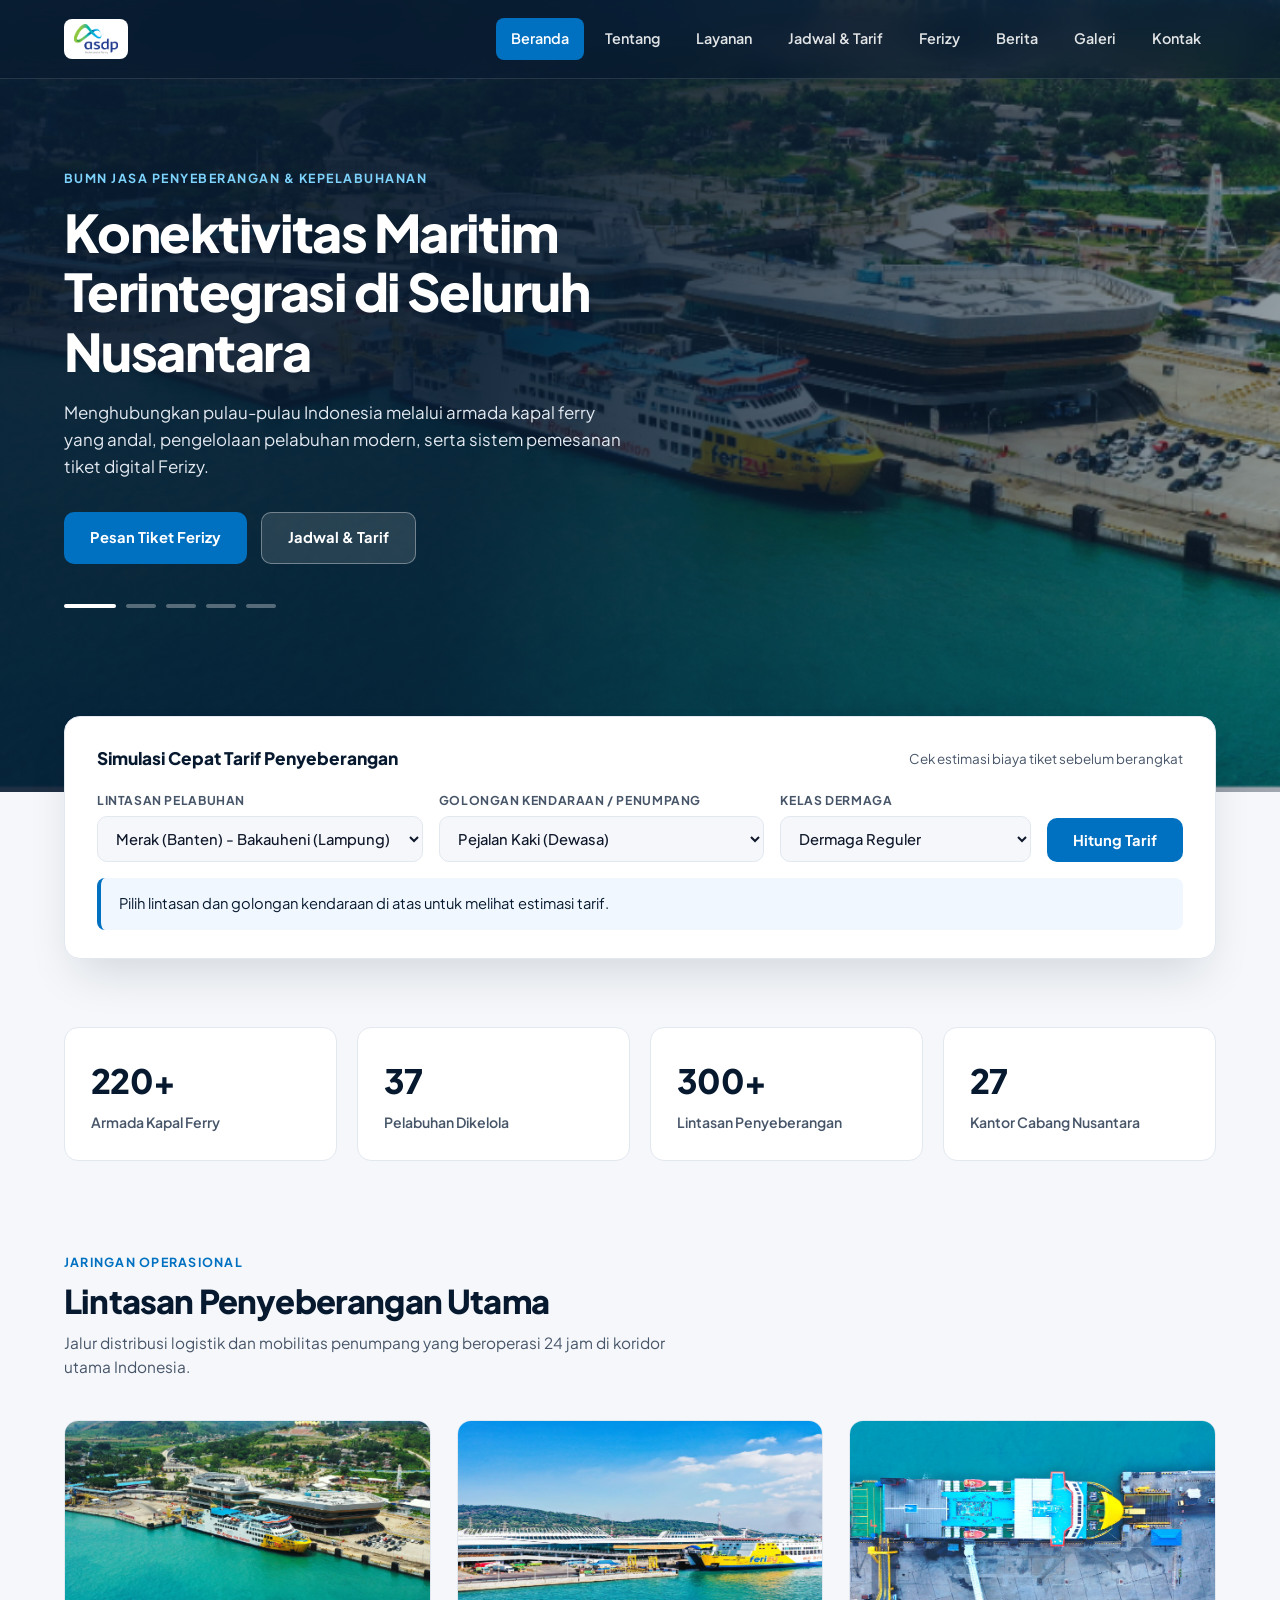
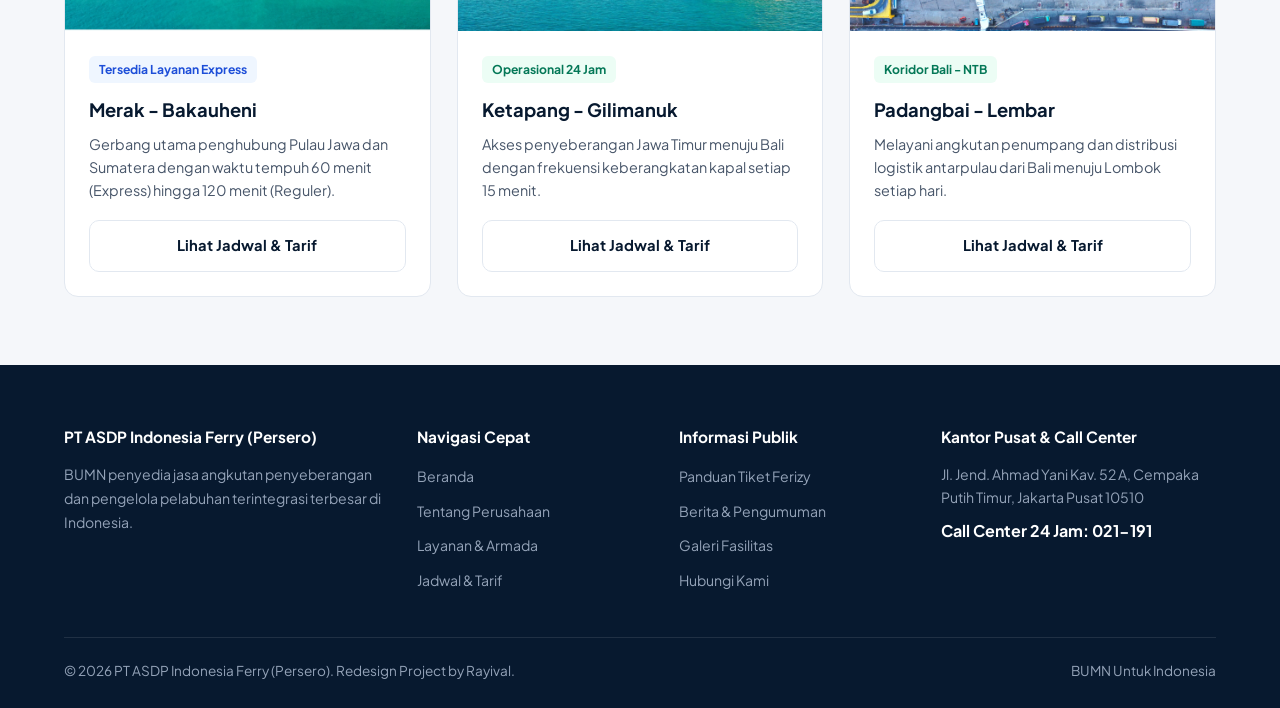
==== index.html @ b2cc39bd "commit pertama" ====
<!DOCTYPE html>
<html lang="id">
<head>
  <meta charset="UTF-8" />
  <meta name="viewport" content="width=device-width, initial-scale=1.0" />
  <title>PT ASDP Indonesia Ferry (Persero) - Redesign by Rayival</title>
  <link rel="stylesheet" href="css/style.css" />
</head>
<body>

  <header id="rayival_header">
    <div class="rayival_container rayival_nav_wrapper">
      <a href="index.html" class="rayival_logo">
        <img src="assets/logo.png" alt="Logo PT ASDP Indonesia Ferry" class="rayival_logo_img" />
      </a>
      <nav id="rayival_nav_menu">
        <ul class="rayival_nav_list">
          <li><a href="index.html" class="rayival_nav_link rayival_active">Beranda</a></li>
          <li><a href="tentang.html" class="rayival_nav_link">Tentang</a></li>
          <li><a href="layanan.html" class="rayival_nav_link">Layanan</a></li>
          <li><a href="jadwal-tarif.html" class="rayival_nav_link">Jadwal & Tarif</a></li>
          <li><a href="pemesanan.html" class="rayival_nav_link">Ferizy</a></li>
          <li><a href="berita.html" class="rayival_nav_link">Berita</a></li>
          <li><a href="galeri.html" class="rayival_nav_link">Galeri</a></li>
          <li><a href="kontak.html" class="rayival_nav_link">Kontak</a></li>
        </ul>
      </nav>
      <button id="rayival_mobile_toggle" aria-label="Buka Navigasi">&#9776;</button>
    </div>
  </header>

  <!-- HERO FULLSCREEN SLIDESHOW -->
  <section id="rayival_hero">
    <div class="rayival_hero_slides">
      <div class="rayival_hero_slide rayival_slide_active" style="background-image: url('assets/home1.png');"></div>
      <div class="rayival_hero_slide" style="background-image: url('assets/home2.jpeg');"></div>
      <div class="rayival_hero_slide" style="background-image: url('assets/home3.png');"></div>
      <div class="rayival_hero_slide" style="background-image: url('assets/home4.jpeg');"></div>
      <div class="rayival_hero_slide" style="background-image: url('assets/home5.jpg');"></div>
    </div>
    <div class="rayival_hero_overlay"></div>

    <div class="rayival_container">
      <div class="rayival_hero_inner">
        <span class="rayival_hero_kicker">BUMN Jasa Penyeberangan & Kepelabuhanan</span>
        <h1 class="rayival_hero_title">Konektivitas Maritim Terintegrasi di Seluruh Nusantara</h1>
        <p class="rayival_hero_desc">
          Menghubungkan pulau-pulau Indonesia melalui armada kapal ferry yang andal, pengelolaan pelabuhan modern, serta sistem pemesanan tiket digital Ferizy.
        </p>
        <div class="rayival_btn_group">
          <a href="pemesanan.html" class="rayival_btn rayival_btn_primary">Pesan Tiket Ferizy</a>
          <a href="jadwal-tarif.html" class="rayival_btn rayival_btn_glass">Jadwal & Tarif</a>
        </div>

        <div class="rayival_slide_dots" aria-label="Navigasi Slide">
          <button class="rayival_slide_dot rayival_dot_active" data-slide="0" aria-label="Slide 1"></button>
          <button class="rayival_slide_dot" data-slide="1" aria-label="Slide 2"></button>
          <button class="rayival_slide_dot" data-slide="2" aria-label="Slide 3"></button>
          <button class="rayival_slide_dot" data-slide="3" aria-label="Slide 4"></button>
          <button class="rayival_slide_dot" data-slide="4" aria-label="Slide 5"></button>
        </div>
      </div>
    </div>
  </section>

  <!-- FLOATING SIMULASI TARIF HORIZONTAL -->
  <div class="rayival_container rayival_floating_wrap">
    <div class="rayival_floating_card">
      <div class="rayival_bar_top">
        <h2 class="rayival_bar_title">Simulasi Cepat Tarif Penyeberangan</h2>
        <span class="rayival_subtitle" style="font-size:0.84rem;">Cek estimasi biaya tiket sebelum berangkat</span>
      </div>

      <div class="rayival_bar_grid">
        <div>
          <label class="rayival_label" for="rayival_pilih_rute">Lintasan Pelabuhan</label>
          <select id="rayival_pilih_rute" class="rayival_select">
            <option value="merak-bakauheni">Merak (Banten) - Bakauheni (Lampung)</option>
            <option value="ketapang-gilimanuk">Ketapang (Jawa) - Gilimanuk (Bali)</option>
            <option value="padangbai-lembar">Padangbai (Bali) - Lembar (Lombok)</option>
            <option value="kayangan-pototano">Kayangan (Lombok) - Pototano (Sumbawa)</option>
          </select>
        </div>

        <div>
          <label class="rayival_label" for="rayival_pilih_golongan">Golongan Kendaraan / Penumpang</label>
          <select id="rayival_pilih_golongan" class="rayival_select">
            <option value="kaki">Pejalan Kaki (Dewasa)</option>
            <option value="motor">Golongan II - Sepeda Motor (&lt;500cc)</option>
            <option value="mobil">Golongan IVA - Mobil Penumpang</option>
            <option value="truk">Golongan VIB - Truk Barang Sedang</option>
          </select>
        </div>

        <div>
          <label class="rayival_label" for="rayival_pilih_layanan">Kelas Dermaga</label>
          <select id="rayival_pilih_layanan" class="rayival_select">
            <option value="reguler">Dermaga Reguler</option>
            <option value="express">Dermaga Express</option>
          </select>
        </div>

        <button id="rayival_btn_hitung_tarif" class="rayival_btn rayival_btn_primary">Hitung Tarif</button>
      </div>

      <div id="rayival_hasil_tarif" class="rayival_result_box">
        Pilih lintasan dan golongan kendaraan di atas untuk melihat estimasi tarif.
      </div>
    </div>
  </div>

  <!-- STATISTIK -->
  <section class="rayival_section" style="padding-top: 12px; padding-bottom: 24px;">
    <div class="rayival_container">
      <div class="rayival_grid_4">
        <div class="rayival_stat_card">
          <div class="rayival_stat_num">220+</div>
          <div class="rayival_stat_label">Armada Kapal Ferry</div>
        </div>
        <div class="rayival_stat_card">
          <div class="rayival_stat_num">37</div>
          <div class="rayival_stat_label">Pelabuhan Dikelola</div>
        </div>
        <div class="rayival_stat_card">
          <div class="rayival_stat_num">300+</div>
          <div class="rayival_stat_label">Lintasan Penyeberangan</div>
        </div>
        <div class="rayival_stat_card">
          <div class="rayival_stat_num">27</div>
          <div class="rayival_stat_label">Kantor Cabang Nusantara</div>
        </div>
      </div>
    </div>
  </section>

  <!-- LINTASAN POPULER -->
  <section class="rayival_section">
    <div class="rayival_container">
      <div class="rayival_section_header">
        <span class="rayival_eyebrow">Jaringan Operasional</span>
        <h2 class="rayival_title">Lintasan Penyeberangan Utama</h2>
        <p class="rayival_subtitle">Jalur distribusi logistik dan mobilitas penumpang yang beroperasi 24 jam di koridor utama Indonesia.</p>
      </div>

      <div class="rayival_grid_3">
        <div class="rayival_card">
          <img src="assets/home1.png" alt="Merak Bakauheni" class="rayival_card_img" />
          <div class="rayival_card_body">
            <span class="rayival_pill rayival_pill_blue">Tersedia Layanan Express</span>
            <h3 style="margin:12px 0 8px; color:var(--rayival-navy); font-size:1.15rem;">Merak - Bakauheni</h3>
            <p class="rayival_subtitle" style="font-size:0.9rem; margin-bottom:18px;">Gerbang utama penghubung Pulau Jawa dan Sumatera dengan waktu tempuh 60 menit (Express) hingga 120 menit (Reguler).</p>
            <a href="jadwal-tarif.html" class="rayival_btn rayival_btn_outline" style="width:100%;">Lihat Jadwal & Tarif</a>
          </div>
        </div>

        <div class="rayival_card">
          <img src="assets/home2.jpeg" alt="Ketapang Gilimanuk" class="rayival_card_img" />
          <div class="rayival_card_body">
            <span class="rayival_pill rayival_pill_green">Operasional 24 Jam</span>
            <h3 style="margin:12px 0 8px; color:var(--rayival-navy); font-size:1.15rem;">Ketapang - Gilimanuk</h3>
            <p class="rayival_subtitle" style="font-size:0.9rem; margin-bottom:18px;">Akses penyeberangan Jawa Timur menuju Bali dengan frekuensi keberangkatan kapal setiap 15 menit.</p>
            <a href="jadwal-tarif.html" class="rayival_btn rayival_btn_outline" style="width:100%;">Lihat Jadwal & Tarif</a>
          </div>
        </div>

        <div class="rayival_card">
          <img src="assets/home3.png" alt="Padangbai Lembar" class="rayival_card_img" />
          <div class="rayival_card_body">
            <span class="rayival_pill rayival_pill_green">Koridor Bali - NTB</span>
            <h3 style="margin:12px 0 8px; color:var(--rayival-navy); font-size:1.15rem;">Padangbai - Lembar</h3>
            <p class="rayival_subtitle" style="font-size:0.9rem; margin-bottom:18px;">Melayani angkutan penumpang dan distribusi logistik antarpulau dari Bali menuju Lombok setiap hari.</p>
            <a href="jadwal-tarif.html" class="rayival_btn rayival_btn_outline" style="width:100%;">Lihat Jadwal & Tarif</a>
          </div>
        </div>
      </div>
    </div>
  </section>

  <!-- FOOTER -->
  <footer id="rayival_footer">
    <div class="rayival_container">
      <div class="rayival_footer_grid">
        <div>
          <h4 class="rayival_footer_title">PT ASDP Indonesia Ferry (Persero)</h4>
          <p style="font-size:0.88rem; line-height:1.7;">BUMN penyedia jasa angkutan penyeberangan dan pengelola pelabuhan terintegrasi terbesar di Indonesia.</p>
        </div>
        <div>
          <h4 class="rayival_footer_title">Navigasi Cepat</h4>
          <ul class="rayival_footer_links">
            <li><a href="index.html">Beranda</a></li>
            <li><a href="tentang.html">Tentang Perusahaan</a></li>
            <li><a href="layanan.html">Layanan & Armada</a></li>
            <li><a href="jadwal-tarif.html">Jadwal & Tarif</a></li>
          </ul>
        </div>
        <div>
          <h4 class="rayival_footer_title">Informasi Publik</h4>
          <ul class="rayival_footer_links">
            <li><a href="pemesanan.html">Panduan Tiket Ferizy</a></li>
            <li><a href="berita.html">Berita & Pengumuman</a></li>
            <li><a href="galeri.html">Galeri Fasilitas</a></li>
            <li><a href="kontak.html">Hubungi Kami</a></li>
          </ul>
        </div>
        <div>
          <h4 class="rayival_footer_title">Kantor Pusat & Call Center</h4>
          <p style="font-size:0.88rem;">Jl. Jend. Ahmad Yani Kav. 52 A, Cempaka Putih Timur, Jakarta Pusat 10510</p>
          <p style="margin-top:10px; color:#FFFFFF; font-weight:700;">Call Center 24 Jam: 021-191</p>
        </div>
      </div>
      <div class="rayival_footer_bottom">
        <span>&copy; 2026 PT ASDP Indonesia Ferry (Persero). Redesign Project by Rayival.</span>
        <span>BUMN Untuk Indonesia</span>
      </div>
    </div>
  </footer>

  <script src="js/script.js"></script>
</body>
</html>
---- css/style.css ----
@import url('https://fonts.googleapis.com/css2?family=Plus+Jakarta+Sans:wght@400;500;600;700;800&display=swap');

:root {
  --rayival-navy: #07192F;
  --rayival-navy-soft: #0F294A;
  --rayival-blue: #0070C0;
  --rayival-blue-hover: #005696;
  --rayival-bg: #F5F7FA;
  --rayival-surface: #FFFFFF;
  --rayival-ink: #0F172A;
  --rayival-muted: #475569;
  --rayival-border: #E2E8F0;
  --rayival-radius: 14px;
  --rayival-shadow: 0 18px 36px -12px rgba(7, 25, 47, 0.12);
}

* {
  margin: 0;
  padding: 0;
  box-sizing: border-box;
  font-family: 'Plus Jakarta Sans', sans-serif;
}

html {
  scroll-behavior: smooth;
}

body {
  background-color: var(--rayival-bg);
  color: var(--rayival-ink);
  line-height: 1.6;
  overflow-x: hidden;
  -webkit-font-smoothing: antialiased;
}

.rayival_container {
  width: 90%;
  max-width: 1240px;
  margin: 0 auto;
}

#rayival_header {
  position: fixed;
  top: 0;
  left: 0;
  right: 0;
  z-index: 1000;
  background: rgba(7, 25, 47, 0.65);
  backdrop-filter: blur(14px);
  -webkit-backdrop-filter: blur(14px);
  border-bottom: 1px solid rgba(255, 255, 255, 0.12);
  transition: background-color 0.3s ease, box-shadow 0.3s ease, border-color 0.3s ease;
}

#rayival_header.rayival_scrolled {
  background: rgba(255, 255, 255, 0.97);
  border-bottom: 1px solid var(--rayival-border);
  box-shadow: 0 4px 20px rgba(7, 25, 47, 0.06);
}

.rayival_nav_wrapper {
  display: flex;
  align-items: center;
  justify-content: space-between;
  height: 78px;
}

.rayival_logo {
  display: flex;
  align-items: center;
  text-decoration: none;
}

.rayival_logo_img {
  height: 40px;
  width: auto;
  object-fit: contain;
  background: var(--rayival-surface);
  padding: 5px 10px;
  border-radius: 8px;
}

.rayival_nav_list {
  display: flex;
  align-items: center;
  list-style: none;
  gap: 6px;
}

.rayival_nav_link {
  display: inline-block;
  text-decoration: none;
  color: rgba(255, 255, 255, 0.88);
  font-size: 0.9rem;
  font-weight: 600;
  padding: 9px 15px;
  border-radius: 8px;
  transition: all 0.25s ease;
}

.rayival_nav_link:hover {
  color: #FFFFFF;
  background: rgba(255, 255, 255, 0.16);
}

.rayival_nav_link.rayival_active {
  color: #FFFFFF;
  background: var(--rayival-blue);
}

#rayival_header.rayival_scrolled .rayival_nav_link {
  color: var(--rayival-muted);
}

#rayival_header.rayival_scrolled .rayival_nav_link:hover {
  color: var(--rayival-navy);
  background: var(--rayival-bg);
}

#rayival_header.rayival_scrolled .rayival_nav_link.rayival_active {
  color: #FFFFFF;
  background: var(--rayival-blue);
}

#rayival_mobile_toggle {
  display: none;
  background: rgba(255, 255, 255, 0.15);
  border: 1px solid rgba(255, 255, 255, 0.3);
  color: #FFFFFF;
  font-size: 1.3rem;
  padding: 6px 12px;
  border-radius: 8px;
  cursor: pointer;
}

#rayival_header.rayival_scrolled #rayival_mobile_toggle {
  color: var(--rayival-navy);
  border-color: var(--rayival-border);
  background: var(--rayival-bg);
}

#rayival_hero {
  position: relative;
  min-height: 88vh;
  display: flex;
  align-items: center;
  padding: 130px 0 150px;
  background-color: var(--rayival-navy);
  color: #FFFFFF;
  overflow: hidden;
}

.rayival_hero_slides {
  position: absolute;
  inset: 0;
  z-index: 0;
}

.rayival_hero_slide {
  position: absolute;
  inset: 0;
  background-size: cover;
  background-position: center;
  opacity: 0;
  transform: scale(1.04);
  transition: opacity 1s ease, transform 6s ease;
}

.rayival_hero_slide.rayival_slide_active {
  opacity: 1;
  transform: scale(1);
}

.rayival_hero_overlay {
  position: absolute;
  inset: 0;
  z-index: 1;
  background: linear-gradient(100deg, rgba(7, 25, 47, 0.9) 38%, rgba(7, 25, 47, 0.38) 100%);
}

.rayival_hero_inner {
  position: relative;
  z-index: 2;
  max-width: 700px;
}

.rayival_hero_kicker {
  display: inline-block;
  font-size: 0.78rem;
  font-weight: 700;
  letter-spacing: 0.12em;
  text-transform: uppercase;
  color: #7DD3FC;
  margin-bottom: 14px;
}

.rayival_hero_title {
  font-size: 3.25rem;
  font-weight: 800;
  line-height: 1.14;
  letter-spacing: -0.03em;
  margin-bottom: 18px;
}

.rayival_hero_desc {
  font-size: 1.06rem;
  color: #E2E8F0;
  margin-bottom: 32px;
  max-width: 560px;
}

.rayival_slide_dots {
  display: flex;
  gap: 10px;
  margin-top: 40px;
}

.rayival_slide_dot {
  width: 30px;
  height: 4px;
  border-radius: 4px;
  background: rgba(255, 255, 255, 0.32);
  border: none;
  cursor: pointer;
  transition: all 0.3s ease;
}

.rayival_slide_dot.rayival_dot_active {
  width: 52px;
  background: #FFFFFF;
}

.rayival_btn_group {
  display: flex;
  gap: 14px;
  flex-wrap: wrap;
}

.rayival_btn {
  display: inline-flex;
  align-items: center;
  justify-content: center;
  padding: 13px 26px;
  border-radius: 10px;
  font-weight: 700;
  font-size: 0.92rem;
  text-decoration: none;
  border: none;
  cursor: pointer;
  transition: all 0.25s ease;
}

.rayival_btn_primary {
  background: var(--rayival-blue);
  color: #FFFFFF;
}

.rayival_btn_primary:hover {
  background: var(--rayival-blue-hover);
  transform: translateY(-2px);
}

.rayival_btn_glass {
  background: rgba(255, 255, 255, 0.12);
  color: #FFFFFF;
  border: 1px solid rgba(255, 255, 255, 0.35);
}

.rayival_btn_glass:hover {
  background: rgba(255, 255, 255, 0.22);
}

.rayival_btn_outline {
  background: var(--rayival-surface);
  color: var(--rayival-navy);
  border: 1.5px solid var(--rayival-border);
}

.rayival_btn_outline:hover {
  border-color: var(--rayival-blue);
  color: var(--rayival-blue);
}

.rayival_floating_wrap {
  position: relative;
  z-index: 10;
  margin-top: -76px;
  margin-bottom: 56px;
}

.rayival_floating_card,
.rayival_widget_card {
  background: var(--rayival-surface);
  border-radius: 16px;
  padding: 28px 32px;
  box-shadow: 0 24px 48px -12px rgba(7, 25, 47, 0.14);
  border: 1px solid var(--rayival-border);
}

.rayival_widget_title {
  font-size: 1.25rem;
  font-weight: 800;
  color: var(--rayival-navy);
  margin-bottom: 6px;
}

.rayival_bar_top {
  display: flex;
  justify-content: space-between;
  align-items: center;
  margin-bottom: 18px;
  flex-wrap: wrap;
  gap: 8px;
}

.rayival_bar_title {
  font-size: 1.08rem;
  font-weight: 800;
  color: var(--rayival-navy);
}

.rayival_bar_grid {
  display: grid;
  grid-template-columns: 1.3fr 1.3fr 1fr auto;
  gap: 16px;
  align-items: end;
}

.rayival_form_group {
  margin-bottom: 16px;
}

.rayival_label {
  display: block;
  font-size: 0.76rem;
  font-weight: 700;
  text-transform: uppercase;
  letter-spacing: 0.05em;
  color: var(--rayival-muted);
  margin-bottom: 6px;
}

.rayival_select,
.rayival_input,
.rayival_textarea {
  width: 100%;
  padding: 12px 14px;
  border: 1.5px solid var(--rayival-border);
  border-radius: 10px;
  font-size: 0.92rem;
  font-weight: 500;
  color: var(--rayival-ink);
  background: var(--rayival-bg);
  transition: border-color 0.2s, background-color 0.2s;
}

.rayival_select:focus,
.rayival_input:focus,
.rayival_textarea:focus {
  outline: none;
  border-color: var(--rayival-blue);
  background: var(--rayival-surface);
}

.rayival_result_box {
  margin-top: 16px;
  padding: 14px 18px;
  background: #F0F7FF;
  border-left: 4px solid var(--rayival-blue);
  border-radius: 8px;
  font-size: 0.92rem;
  color: var(--rayival-navy);
}

.rayival_alert_success {
  display: none;
  background: #ECFDF5;
  border: 1px solid #A7F3D0;
  color: #065F46;
  padding: 14px 16px;
  border-radius: 10px;
  margin-top: 16px;
  font-size: 0.92rem;
  font-weight: 500;
}

.rayival_page_banner {
  background: var(--rayival-navy);
  color: #FFFFFF;
  padding: 128px 0 56px;
}

.rayival_page_banner h1 {
  font-size: 2.2rem;
  font-weight: 800;
  letter-spacing: -0.02em;
  margin-bottom: 6px;
}

.rayival_breadcrumb {
  font-size: 0.88rem;
  color: #94A3B8;
}

.rayival_breadcrumb a {
  color: #7DD3FC;
  text-decoration: none;
}

.rayival_section {
  padding: 68px 0;
}

.rayival_section_alt {
  padding: 68px 0;
  background: var(--rayival-surface);
  border-top: 1px solid var(--rayival-border);
  border-bottom: 1px solid var(--rayival-border);
}

.rayival_section_header {
  max-width: 640px;
  margin-bottom: 40px;
}

.rayival_eyebrow {
  display: block;
  font-size: 0.78rem;
  font-weight: 700;
  letter-spacing: 0.1em;
  text-transform: uppercase;
  color: var(--rayival-blue);
  margin-bottom: 8px;
}

.rayival_title {
  font-size: 2.05rem;
  font-weight: 800;
  color: var(--rayival-navy);
  letter-spacing: -0.025em;
  line-height: 1.22;
  margin-bottom: 10px;
}

.rayival_subtitle {
  color: var(--rayival-muted);
  font-size: 0.96rem;
}

.rayival_grid_4 {
  display: grid;
  grid-template-columns: repeat(4, 1fr);
  gap: 20px;
}

.rayival_grid_3 {
  display: grid;
  grid-template-columns: repeat(3, 1fr);
  gap: 26px;
}

.rayival_grid_2 {
  display: grid;
  grid-template-columns: repeat(2, 1fr);
  gap: 32px;
}

.rayival_stat_card {
  background: var(--rayival-surface);
  padding: 26px;
  border-radius: var(--rayival-radius);
  border: 1px solid var(--rayival-border);
}

.rayival_stat_num {
  font-size: 2.1rem;
  font-weight: 800;
  color: var(--rayival-navy);
  letter-spacing: -0.02em;
}

.rayival_stat_label {
  color: var(--rayival-muted);
  font-size: 0.88rem;
  font-weight: 600;
  margin-top: 4px;
}

.rayival_card {
  background: var(--rayival-surface);
  border-radius: var(--rayival-radius);
  overflow: hidden;
  border: 1px solid var(--rayival-border);
  transition: transform 0.25s ease, box-shadow 0.25s ease;
}

.rayival_card:hover {
  transform: translateY(-4px);
  box-shadow: var(--rayival-shadow);
}

.rayival_card_img {
  width: 100%;
  height: 210px;
  object-fit: cover;
  display: block;
}

.rayival_card_body {
  padding: 24px;
}

.rayival_pill {
  display: inline-block;
  padding: 4px 10px;
  border-radius: 6px;
  font-size: 0.76rem;
  font-weight: 700;
}

.rayival_pill_blue {
  background: #EFF6FF;
  color: #1D4ED8;
}

.rayival_pill_green {
  background: #ECFDF5;
  color: #047857;
}

.rayival_table_wrap {
  overflow-x: auto;
  background: var(--rayival-surface);
  border-radius: var(--rayival-radius);
  border: 1px solid var(--rayival-border);
}

.rayival_table {
  width: 100%;
  border-collapse: collapse;
  text-align: left;
}

.rayival_table th {
  background: var(--rayival-bg);
  color: var(--rayival-navy);
  padding: 15px 20px;
  font-size: 0.82rem;
  font-weight: 700;
  text-transform: uppercase;
  border-bottom: 1px solid var(--rayival-border);
}

.rayival_table td {
  padding: 15px 20px;
  border-bottom: 1px solid var(--rayival-border);
  font-size: 0.92rem;
}

.rayival_table tr:last-child td {
  border-bottom: none;
}

.rayival_filter_bar {
  display: flex;
  gap: 8px;
  flex-wrap: wrap;
  margin-bottom: 28px;
}

.rayival_filter_btn {
  padding: 9px 18px;
  border-radius: 8px;
  border: 1px solid var(--rayival-border);
  background: var(--rayival-surface);
  color: var(--rayival-muted);
  font-weight: 600;
  cursor: pointer;
  transition: all 0.2s ease;
}

.rayival_filter_btn.rayival_active_filter,
.rayival_filter_btn:hover {
  background: var(--rayival-navy);
  color: #FFFFFF;
  border-color: var(--rayival-navy);
}

.rayival_gallery_item {
  position: relative;
  border-radius: var(--rayival-radius);
  overflow: hidden;
  cursor: pointer;
  height: 250px;
}

.rayival_gallery_item img {
  width: 100%;
  height: 100%;
  object-fit: cover;
  transition: transform 0.35s ease;
}

.rayival_gallery_item:hover img {
  transform: scale(1.05);
}

.rayival_gallery_caption {
  position: absolute;
  bottom: 0;
  left: 0;
  right: 0;
  background: linear-gradient(transparent, rgba(7, 25, 47, 0.92));
  color: #FFFFFF;
  padding: 20px 16px 14px;
  font-size: 0.92rem;
  font-weight: 600;
}

#rayival_lightbox {
  display: none;
  position: fixed;
  inset: 0;
  background: rgba(7, 25, 47, 0.9);
  z-index: 2000;
  align-items: center;
  justify-content: center;
  padding: 20px;
}

.rayival_lightbox_content {
  max-width: 820px;
  width: 100%;
  background: var(--rayival-surface);
  border-radius: var(--rayival-radius);
  overflow: hidden;
}

.rayival_lightbox_content img {
  width: 100%;
  max-height: 70vh;
  object-fit: cover;
}

.rayival_lightbox_footer {
  padding: 16px 22px;
  display: flex;
  justify-content: space-between;
  align-items: center;
}

#rayival_footer {
  background: var(--rayival-navy);
  color: #94A3B8;
  padding: 60px 0 26px;
}

.rayival_footer_grid {
  display: grid;
  grid-template-columns: 1.4fr 1fr 1fr 1.2fr;
  gap: 32px;
  padding-bottom: 36px;
  border-bottom: 1px solid rgba(255, 255, 255, 0.1);
}

.rayival_footer_title {
  color: #FFFFFF;
  font-size: 0.96rem;
  font-weight: 700;
  margin-bottom: 14px;
}

.rayival_footer_links {
  list-style: none;
}

.rayival_footer_links li {
  margin-bottom: 9px;
}

.rayival_footer_links a {
  color: #94A3B8;
  text-decoration: none;
  font-size: 0.88rem;
  transition: color 0.2s ease;
}

.rayival_footer_links a:hover {
  color: #FFFFFF;
}

.rayival_footer_bottom {
  padding-top: 22px;
  display: flex;
  justify-content: space-between;
  align-items: center;
  flex-wrap: wrap;
  gap: 12px;
  font-size: 0.85rem;
}

@media (max-width: 992px) {
  .rayival_bar_grid,
  .rayival_grid_2,
  .rayival_footer_grid {
    grid-template-columns: 1fr;
  }

  .rayival_grid_4,
  .rayival_grid_3 {
    grid-template-columns: repeat(2, 1fr);
  }

  .rayival_hero_title {
    font-size: 2.4rem;
  }
}

@media (max-width: 768px) {
  #rayival_mobile_toggle {
    display: block;
  }

  #rayival_nav_menu {
    display: none;
    position: absolute;
    top: 78px;
    left: 0;
    right: 0;
    background: var(--rayival-surface);
    padding: 16px;
    border-bottom: 1px solid var(--rayival-border);
    box-shadow: 0 12px 24px rgba(0, 0, 0, 0.1);
  }

  #rayival_nav_menu.rayival_menu_open {
    display: block;
  }

  .rayival_nav_list {
    flex-direction: column;
    align-items: stretch;
  }

  .rayival_nav_link {
    display: block;
    color: var(--rayival-ink);
  }

  .rayival_nav_link:hover {
    color: var(--rayival-navy);
    background: var(--rayival-bg);
  }

  .rayival_nav_link.rayival_active {
    color: #FFFFFF;
    background: var(--rayival-blue);
  }

  .rayival_grid_4,
  .rayival_grid_3 {
    grid-template-columns: 1fr;
  }

  .rayival_hero_title {
    font-size: 2rem;
  }
}
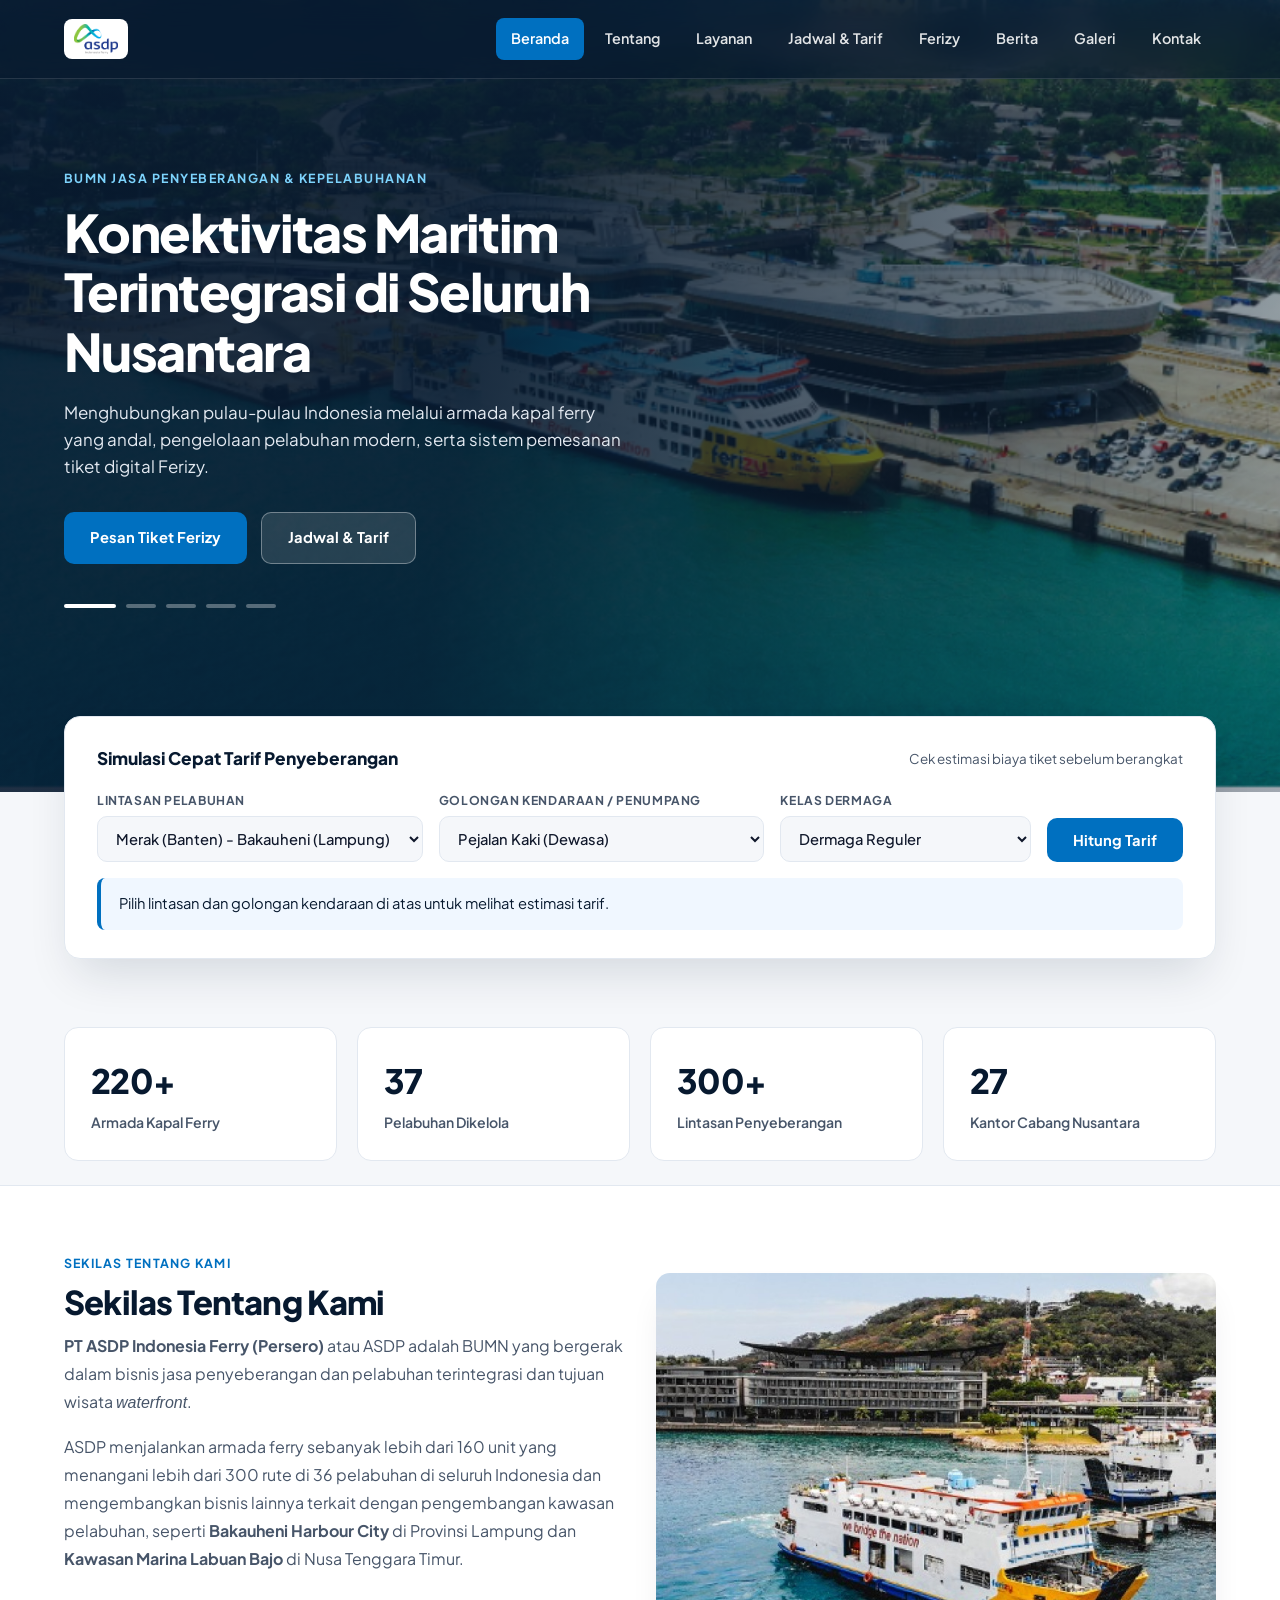
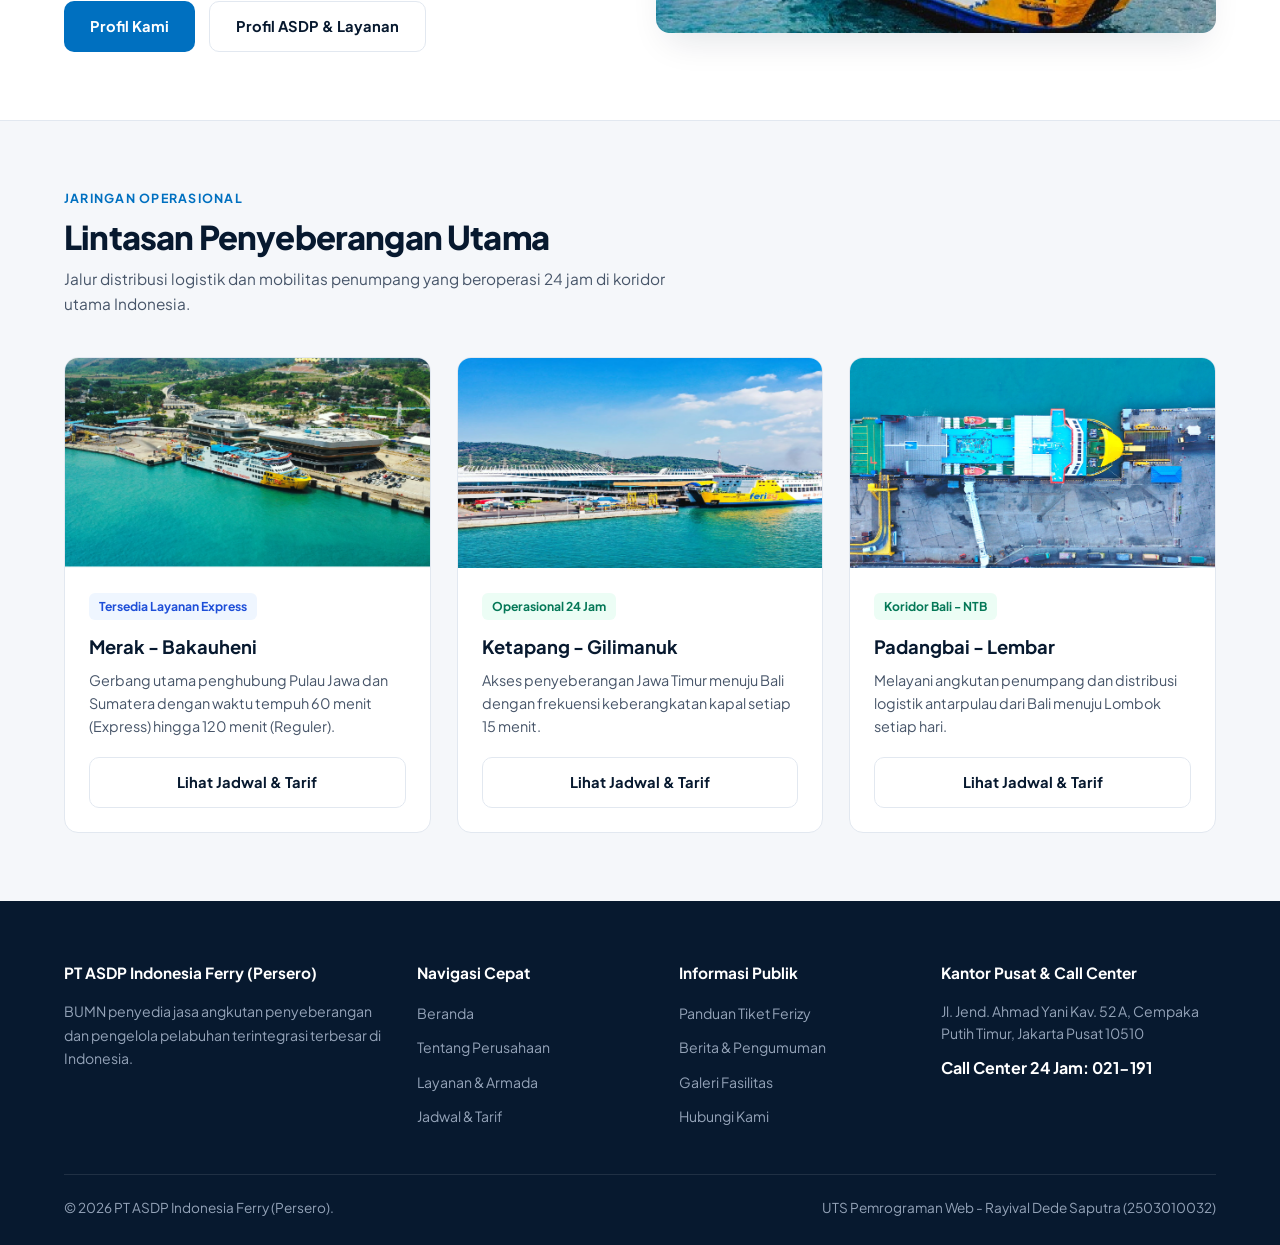
==== commit 4ca46dd4: "update header dan footer di panggil" ====
--- a/index.html
+++ b/index.html
@@ -8,28 +8,10 @@
 </head>
 <body>
 
-  <header id="rayival_header">
-    <div class="rayival_container rayival_nav_wrapper">
-      <a href="index.html" class="rayival_logo">
-        <img src="assets/logo.png" alt="Logo PT ASDP Indonesia Ferry" class="rayival_logo_img" />
-      </a>
-      <nav id="rayival_nav_menu">
-        <ul class="rayival_nav_list">
-          <li><a href="index.html" class="rayival_nav_link rayival_active">Beranda</a></li>
-          <li><a href="tentang.html" class="rayival_nav_link">Tentang</a></li>
-          <li><a href="layanan.html" class="rayival_nav_link">Layanan</a></li>
-          <li><a href="jadwal-tarif.html" class="rayival_nav_link">Jadwal & Tarif</a></li>
-          <li><a href="pemesanan.html" class="rayival_nav_link">Ferizy</a></li>
-          <li><a href="berita.html" class="rayival_nav_link">Berita</a></li>
-          <li><a href="galeri.html" class="rayival_nav_link">Galeri</a></li>
-          <li><a href="kontak.html" class="rayival_nav_link">Kontak</a></li>
-        </ul>
-      </nav>
-      <button id="rayival_mobile_toggle" aria-label="Buka Navigasi">&#9776;</button>
-    </div>
-  </header>
+  <!-- HEADER -->
+  <div id="rayival_header_placeholder"></div>
 
-  <!-- HERO FULLSCREEN SLIDESHOW -->
+  <!-- SLIDESHOW -->
   <section id="rayival_hero">
     <div class="rayival_hero_slides">
       <div class="rayival_hero_slide rayival_slide_active" style="background-image: url('assets/home1.png');"></div>
@@ -133,6 +115,34 @@
     </div>
   </section>
 
+  <!-- SEKILAS TENTANG KAMI -->
+  <section class="rayival_section_alt">
+    <div class="rayival_container rayival_grid_2" style="align-items: center;">
+      <div>
+        <span class="rayival_eyebrow">SEKILAS TENTANG KAMI</span>
+        <h2 class="rayival_title">Sekilas Tentang Kami</h2>
+        <p style="color: var(--rayival-muted); margin-bottom: 16px; line-height: 1.75;">
+          <strong>PT ASDP Indonesia Ferry (Persero)</strong> atau ASDP adalah BUMN yang bergerak dalam bisnis jasa penyeberangan dan pelabuhan terintegrasi dan tujuan wisata <em>waterfront</em>.
+        </p>
+        <p style="color: var(--rayival-muted); margin-bottom: 28px; line-height: 1.75;">
+          ASDP menjalankan armada ferry sebanyak lebih dari 160 unit yang menangani lebih dari 300 rute di 36 pelabuhan di seluruh Indonesia dan mengembangkan bisnis lainnya terkait dengan pengembangan kawasan pelabuhan, seperti <strong>Bakauheni Harbour City</strong> di Provinsi Lampung dan <strong>Kawasan Marina Labuan Bajo</strong> di Nusa Tenggara Timur.
+        </p>
+        <div class="rayival_btn_group">
+          <a href="tentang.html" class="rayival_btn rayival_btn_primary">Profil Kami</a>
+          <a href="layanan.html" class="rayival_btn rayival_btn_outline">Profil ASDP &amp; Layanan</a>
+        </div>
+      </div>
+
+      <div>
+        <img
+          src="assets/home4.jpeg"
+          alt="Profil PT ASDP Indonesia Ferry (Persero)"
+          style="width: 100%; height: 360px; object-fit: cover; border-radius: var(--rayival-radius); box-shadow: var(--rayival-shadow); display: block;"
+        />
+      </div>
+    </div>
+  </section>
+
   <!-- LINTASAN POPULER -->
   <section class="rayival_section">
     <div class="rayival_container">
@@ -177,43 +187,7 @@
   </section>
 
   <!-- FOOTER -->
-  <footer id="rayival_footer">
-    <div class="rayival_container">
-      <div class="rayival_footer_grid">
-        <div>
-          <h4 class="rayival_footer_title">PT ASDP Indonesia Ferry (Persero)</h4>
-          <p style="font-size:0.88rem; line-height:1.7;">BUMN penyedia jasa angkutan penyeberangan dan pengelola pelabuhan terintegrasi terbesar di Indonesia.</p>
-        </div>
-        <div>
-          <h4 class="rayival_footer_title">Navigasi Cepat</h4>
-          <ul class="rayival_footer_links">
-            <li><a href="index.html">Beranda</a></li>
-            <li><a href="tentang.html">Tentang Perusahaan</a></li>
-            <li><a href="layanan.html">Layanan & Armada</a></li>
-            <li><a href="jadwal-tarif.html">Jadwal & Tarif</a></li>
-          </ul>
-        </div>
-        <div>
-          <h4 class="rayival_footer_title">Informasi Publik</h4>
-          <ul class="rayival_footer_links">
-            <li><a href="pemesanan.html">Panduan Tiket Ferizy</a></li>
-            <li><a href="berita.html">Berita & Pengumuman</a></li>
-            <li><a href="galeri.html">Galeri Fasilitas</a></li>
-            <li><a href="kontak.html">Hubungi Kami</a></li>
-          </ul>
-        </div>
-        <div>
-          <h4 class="rayival_footer_title">Kantor Pusat & Call Center</h4>
-          <p style="font-size:0.88rem;">Jl. Jend. Ahmad Yani Kav. 52 A, Cempaka Putih Timur, Jakarta Pusat 10510</p>
-          <p style="margin-top:10px; color:#FFFFFF; font-weight:700;">Call Center 24 Jam: 021-191</p>
-        </div>
-      </div>
-      <div class="rayival_footer_bottom">
-        <span>&copy; 2026 PT ASDP Indonesia Ferry (Persero). Redesign Project by Rayival.</span>
-        <span>BUMN Untuk Indonesia</span>
-      </div>
-    </div>
-  </footer>
+  <div id="rayival_footer_placeholder"></div>
 
   <script src="js/script.js"></script>
 </body>
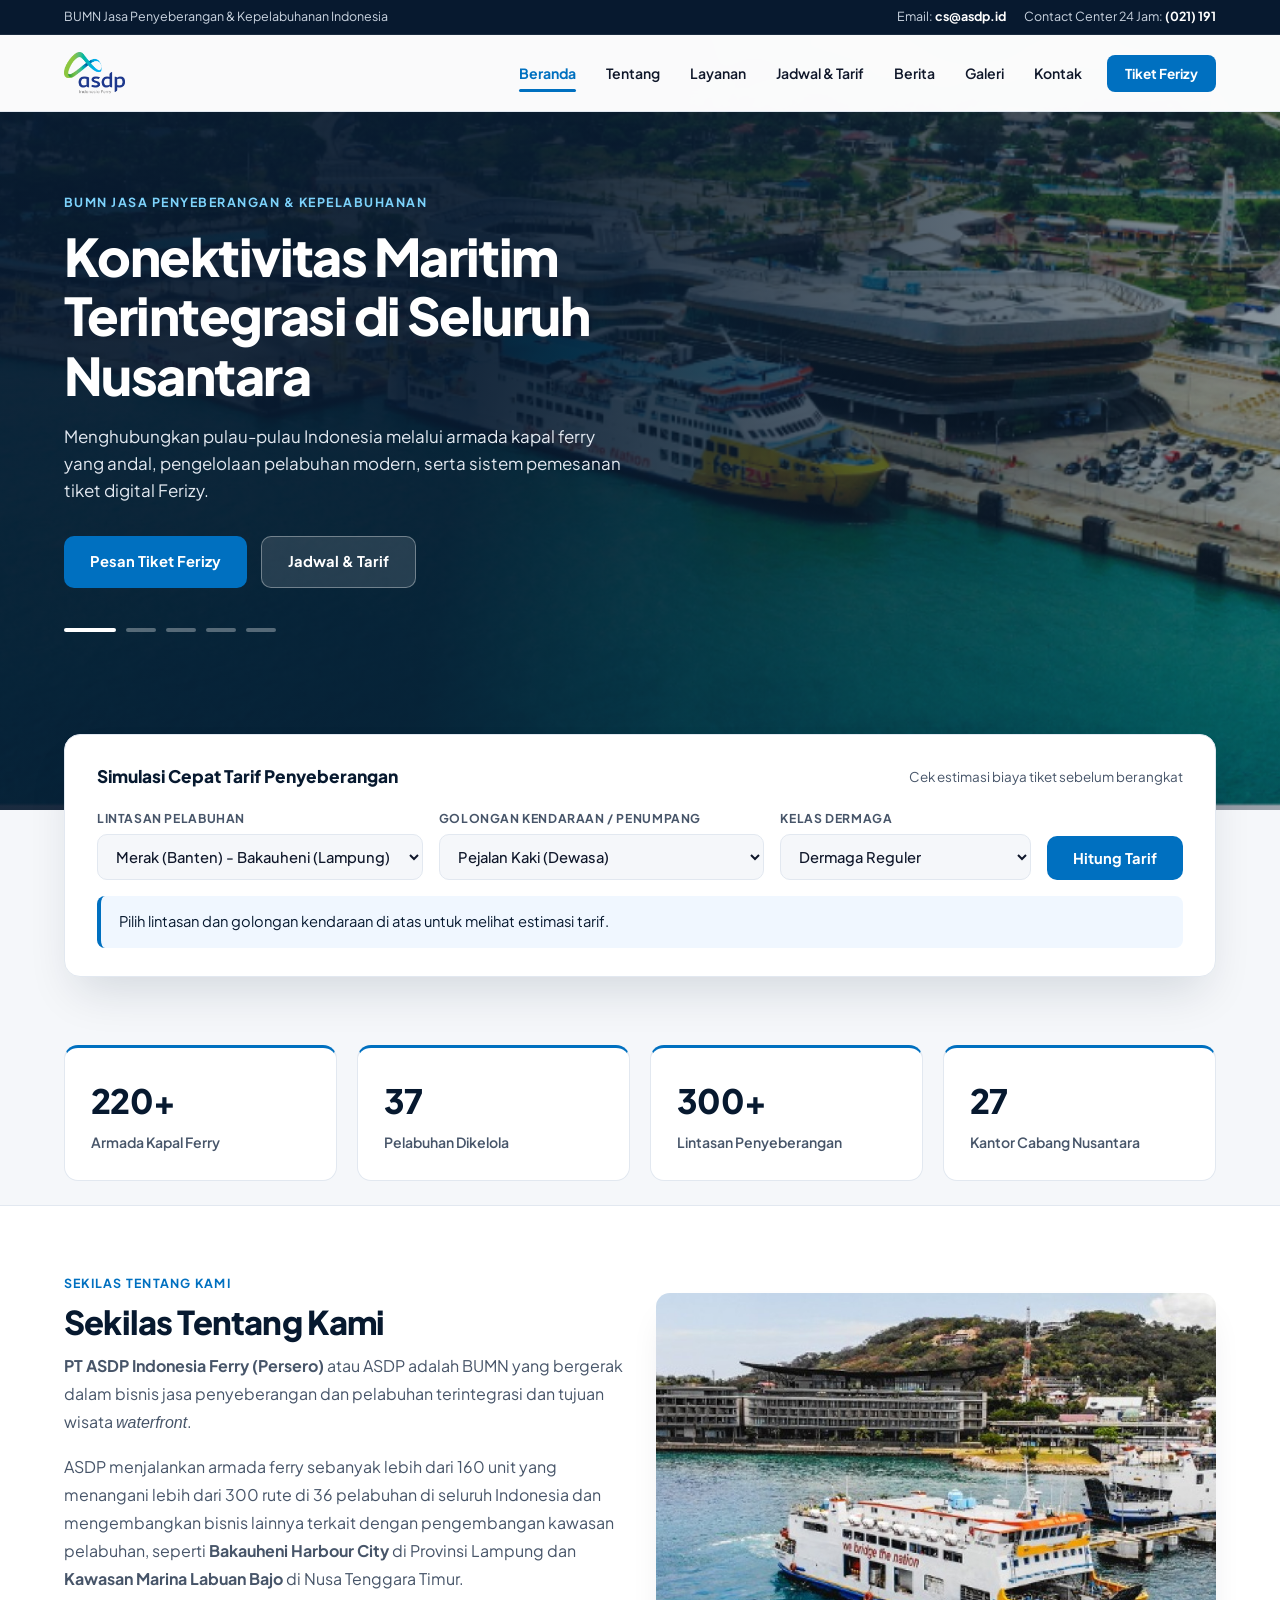
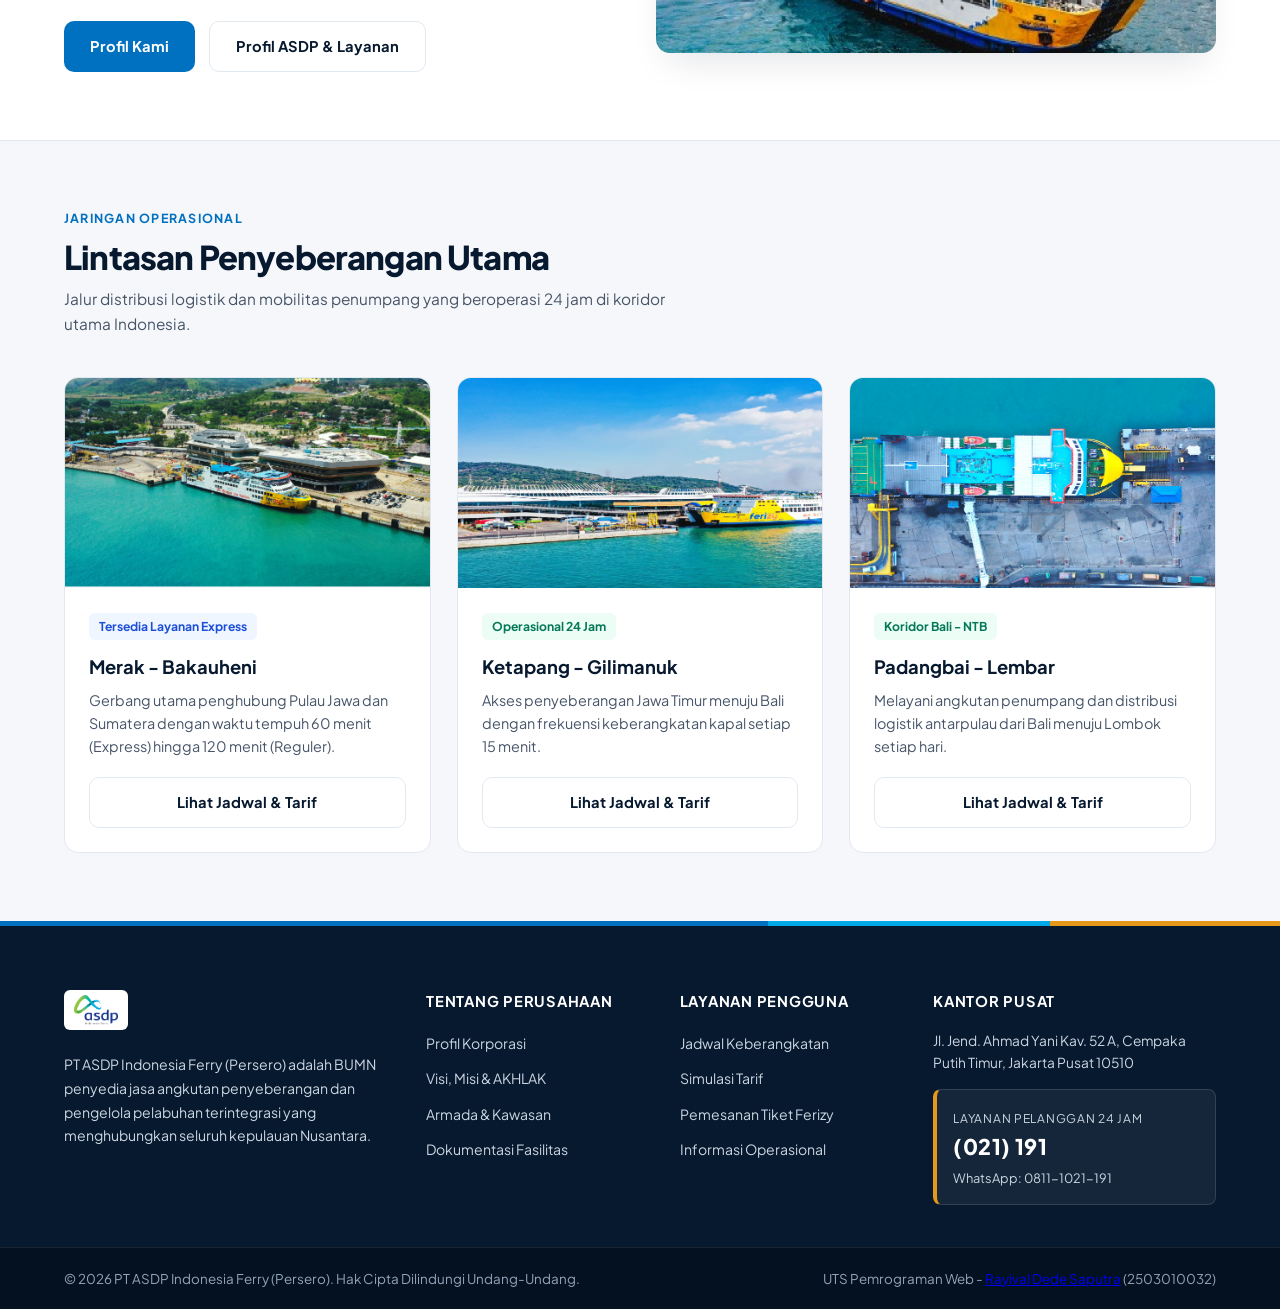
==== commit ebeb5f3f: "update icon" ====
--- a/index.html
+++ b/index.html
@@ -4,6 +4,7 @@
   <meta charset="UTF-8" />
   <meta name="viewport" content="width=device-width, initial-scale=1.0" />
   <title>PT ASDP Indonesia Ferry (Persero) - Redesign by Rayival</title>
+  <link rel="icon" type="image/png" href="assets/logo.png" />
   <link rel="stylesheet" href="css/style.css" />
 </head>
 <body>
--- a/css/style.css
+++ b/css/style.css
@@ -5,6 +5,7 @@
   --rayival-navy-soft: #0F294A;
   --rayival-blue: #0070C0;
   --rayival-blue-hover: #005696;
+  --rayival-accent: #E59819;
   --rayival-bg: #F5F7FA;
   --rayival-surface: #FFFFFF;
   --rayival-ink: #0F172A;
@@ -45,24 +46,46 @@
   left: 0;
   right: 0;
   z-index: 1000;
-  background: rgba(7, 25, 47, 0.65);
-  backdrop-filter: blur(14px);
-  -webkit-backdrop-filter: blur(14px);
-  border-bottom: 1px solid rgba(255, 255, 255, 0.12);
-  transition: background-color 0.3s ease, box-shadow 0.3s ease, border-color 0.3s ease;
+  background-color: rgba(255, 255, 255, 0.98);
+  backdrop-filter: blur(12px);
+  -webkit-backdrop-filter: blur(12px);
+  border-bottom: 1px solid var(--rayival-border);
+  transition: box-shadow 0.3s ease;
 }
 
 #rayival_header.rayival_scrolled {
-  background: rgba(255, 255, 255, 0.97);
-  border-bottom: 1px solid var(--rayival-border);
-  box-shadow: 0 4px 20px rgba(7, 25, 47, 0.06);
+  box-shadow: 0 8px 28px rgba(7, 25, 47, 0.08);
+}
+
+.rayival_topbar {
+  background-color: var(--rayival-navy);
+  color: #CBD5E1;
+  font-size: 0.78rem;
+  border-bottom: 1px solid rgba(255, 255, 255, 0.08);
+}
+
+.rayival_topbar_inner {
+  display: flex;
+  justify-content: space-between;
+  align-items: center;
+  height: 34px;
+}
+
+.rayival_topbar_info {
+  display: flex;
+  align-items: center;
+  gap: 18px;
+}
+
+.rayival_topbar_info strong {
+  color: #FFFFFF;
 }
 
 .rayival_nav_wrapper {
   display: flex;
   align-items: center;
   justify-content: space-between;
-  height: 78px;
+  height: 76px;
 }
 
 .rayival_logo {
@@ -72,79 +95,86 @@
 }
 
 .rayival_logo_img {
-  height: 40px;
+  height: 42px;
   width: auto;
   object-fit: contain;
-  background: var(--rayival-surface);
-  padding: 5px 10px;
-  border-radius: 8px;
+  display: block;
 }
 
 .rayival_nav_list {
   display: flex;
   align-items: center;
   list-style: none;
-  gap: 6px;
+  gap: 4px;
 }
 
 .rayival_nav_link {
+  position: relative;
   display: inline-block;
   text-decoration: none;
-  color: rgba(255, 255, 255, 0.88);
-  font-size: 0.9rem;
+  color: var(--rayival-ink);
+  font-size: 0.88rem;
   font-weight: 600;
-  padding: 9px 15px;
+  padding: 10px 13px;
+  border-radius: 6px;
+  transition: color 0.2s ease, background-color 0.2s ease;
+}
+
+.rayival_nav_link:hover {
+  color: var(--rayival-blue);
+  background-color: var(--rayival-bg);
+}
+
+.rayival_nav_link.rayival_active {
+  color: var(--rayival-blue);
+  font-weight: 700;
+}
+
+.rayival_nav_link.rayival_active::after {
+  content: "";
+  position: absolute;
+  left: 13px;
+  right: 13px;
+  bottom: 2px;
+  height: 3px;
+  background-color: var(--rayival-blue);
+  border-radius: 2px;
+}
+
+.rayival_nav_cta {
+  margin-left: 8px;
+  padding: 10px 18px;
+  background-color: var(--rayival-blue);
+  color: #FFFFFF;
+  text-decoration: none;
+  font-size: 0.85rem;
+  font-weight: 700;
   border-radius: 8px;
-  transition: all 0.25s ease;
-}
-
-.rayival_nav_link:hover {
-  color: #FFFFFF;
-  background: rgba(255, 255, 255, 0.16);
-}
-
-.rayival_nav_link.rayival_active {
-  color: #FFFFFF;
-  background: var(--rayival-blue);
-}
-
-#rayival_header.rayival_scrolled .rayival_nav_link {
-  color: var(--rayival-muted);
-}
-
-#rayival_header.rayival_scrolled .rayival_nav_link:hover {
-  color: var(--rayival-navy);
-  background: var(--rayival-bg);
-}
-
-#rayival_header.rayival_scrolled .rayival_nav_link.rayival_active {
-  color: #FFFFFF;
-  background: var(--rayival-blue);
+  transition: background-color 0.2s ease, transform 0.2s ease;
+}
+
+.rayival_nav_cta:hover {
+  background-color: var(--rayival-blue-hover);
+  transform: translateY(-1px);
 }
 
 #rayival_mobile_toggle {
   display: none;
-  background: rgba(255, 255, 255, 0.15);
-  border: 1px solid rgba(255, 255, 255, 0.3);
-  color: #FFFFFF;
+  background: var(--rayival-bg);
+  border: 1px solid var(--rayival-border);
+  color: var(--rayival-navy);
   font-size: 1.3rem;
   padding: 6px 12px;
   border-radius: 8px;
   cursor: pointer;
 }
 
-#rayival_header.rayival_scrolled #rayival_mobile_toggle {
-  color: var(--rayival-navy);
-  border-color: var(--rayival-border);
-  background: var(--rayival-bg);
-}
-
 #rayival_hero {
   position: relative;
-  min-height: 88vh;
-  display: flex;
-  align-items: center;
-  padding: 130px 0 150px;
+  min-height: 90vh;
+  display: flex;
+  align-items: center;
+  padding: 160px 0 150px;
   background-color: var(--rayival-navy);
   color: #FFFFFF;
   overflow: hidden;
@@ -175,7 +205,7 @@
   position: absolute;
   inset: 0;
   z-index: 1;
-  background: linear-gradient(100deg, rgba(7, 25, 47, 0.9) 38%, rgba(7, 25, 47, 0.38) 100%);
+  background: linear-gradient(100deg, rgba(7, 25, 47, 0.92) 38%, rgba(7, 25, 47, 0.4) 100%);
 }
 
 .rayival_hero_inner {
@@ -258,6 +288,7 @@
 .rayival_btn_primary:hover {
   background: var(--rayival-blue-hover);
   transform: translateY(-2px);
+  box-shadow: 0 10px 20px -8px rgba(0, 112, 192, 0.5);
 }
 
 .rayival_btn_glass {
@@ -351,7 +382,7 @@
   font-weight: 500;
   color: var(--rayival-ink);
   background: var(--rayival-bg);
-  transition: border-color 0.2s, background-color 0.2s;
+  transition: border-color 0.2s, background-color 0.2s, box-shadow 0.2s;
 }
 
 .rayival_select:focus,
@@ -360,6 +391,7 @@
   outline: none;
   border-color: var(--rayival-blue);
   background: var(--rayival-surface);
+  box-shadow: 0 0 0 3px rgba(0, 112, 192, 0.12);
 }
 
 .rayival_result_box {
@@ -385,9 +417,10 @@
 }
 
 .rayival_page_banner {
-  background: var(--rayival-navy);
-  color: #FFFFFF;
-  padding: 128px 0 56px;
+  background: linear-gradient(135deg, var(--rayival-navy) 0%, var(--rayival-navy-soft) 100%);
+  color: #FFFFFF;
+  padding: 156px 0 56px;
+  border-bottom: 4px solid var(--rayival-blue);
 }
 
 .rayival_page_banner h1 {
@@ -470,6 +503,7 @@
   padding: 26px;
   border-radius: var(--rayival-radius);
   border: 1px solid var(--rayival-border);
+  border-top: 3px solid var(--rayival-blue);
 }
 
 .rayival_stat_num {
@@ -650,24 +684,44 @@
 }
 
 #rayival_footer {
-  background: var(--rayival-navy);
+  background-color: var(--rayival-navy);
   color: #94A3B8;
-  padding: 60px 0 26px;
+  position: relative;
+}
+
+.rayival_footer_stripe {
+  height: 5px;
+  width: 100%;
+  background: linear-gradient(90deg, #0070C0 0%, #0070C0 60%, #00A8E8 60%, #00A8E8 82%, #E59819 82%, #E59819 100%);
+}
+
+.rayival_footer_main {
+  padding: 64px 0 42px;
 }
 
 .rayival_footer_grid {
   display: grid;
-  grid-template-columns: 1.4fr 1fr 1fr 1.2fr;
-  gap: 32px;
-  padding-bottom: 36px;
-  border-bottom: 1px solid rgba(255, 255, 255, 0.1);
+  grid-template-columns: 1.5fr 1fr 1fr 1.3fr;
+  gap: 36px;
+}
+
+.rayival_footer_logo {
+  height: 40px;
+  width: auto;
+  background: #FFFFFF;
+  padding: 5px 10px;
+  border-radius: 6px;
+  margin-bottom: 16px;
+  display: inline-block;
 }
 
 .rayival_footer_title {
   color: #FFFFFF;
-  font-size: 0.96rem;
+  font-size: 0.92rem;
   font-weight: 700;
-  margin-bottom: 14px;
+  text-transform: uppercase;
+  letter-spacing: 0.05em;
+  margin-bottom: 16px;
 }
 
 .rayival_footer_links {
@@ -675,28 +729,51 @@
 }
 
 .rayival_footer_links li {
-  margin-bottom: 9px;
+  margin-bottom: 10px;
 }
 
 .rayival_footer_links a {
-  color: #94A3B8;
+  color: #CBD5E1;
   text-decoration: none;
   font-size: 0.88rem;
-  transition: color 0.2s ease;
+  transition: color 0.2s ease, padding-left 0.2s ease;
 }
 
 .rayival_footer_links a:hover {
   color: #FFFFFF;
+  padding-left: 4px;
+}
+
+.rayival_callcenter_box {
+  background: rgba(255, 255, 255, 0.06);
+  border: 1px solid rgba(255, 255, 255, 0.12);
+  border-left: 4px solid var(--rayival-accent);
+  padding: 14px 16px;
+  border-radius: 8px;
+  margin-top: 14px;
+}
+
+.rayival_callcenter_num {
+  display: block;
+  font-size: 1.35rem;
+  font-weight: 800;
+  color: #FFFFFF;
+  letter-spacing: 0.02em;
 }
 
 .rayival_footer_bottom {
-  padding-top: 22px;
+  padding: 20px 0;
+  background-color: #041120;
+  border-top: 1px solid rgba(255, 255, 255, 0.08);
+  font-size: 0.84rem;
+}
+
+.rayival_footer_bottom_inner {
   display: flex;
   justify-content: space-between;
   align-items: center;
   flex-wrap: wrap;
   gap: 12px;
-  font-size: 0.85rem;
 }
 
 @media (max-width: 992px) {
@@ -717,6 +794,10 @@
 }
 
 @media (max-width: 768px) {
+  .rayival_topbar_hide_mobile {
+    display: none;
+  }
+
   #rayival_mobile_toggle {
     display: block;
   }
@@ -724,7 +805,7 @@
   #rayival_nav_menu {
     display: none;
     position: absolute;
-    top: 78px;
+    top: 110px;
     left: 0;
     right: 0;
     background: var(--rayival-surface);
@@ -747,14 +828,19 @@
     color: var(--rayival-ink);
   }
 
-  .rayival_nav_link:hover {
-    color: var(--rayival-navy);
-    background: var(--rayival-bg);
+  .rayival_nav_link.rayival_active::after {
+    display: none;
   }
 
   .rayival_nav_link.rayival_active {
-    color: #FFFFFF;
-    background: var(--rayival-blue);
+    background-color: rgba(0, 112, 192, 0.1);
+    color: var(--rayival-blue);
+  }
+
+  .rayival_nav_cta {
+    margin-left: 0;
+    margin-top: 8px;
+    text-align: center;
   }
 
   .rayival_grid_4,
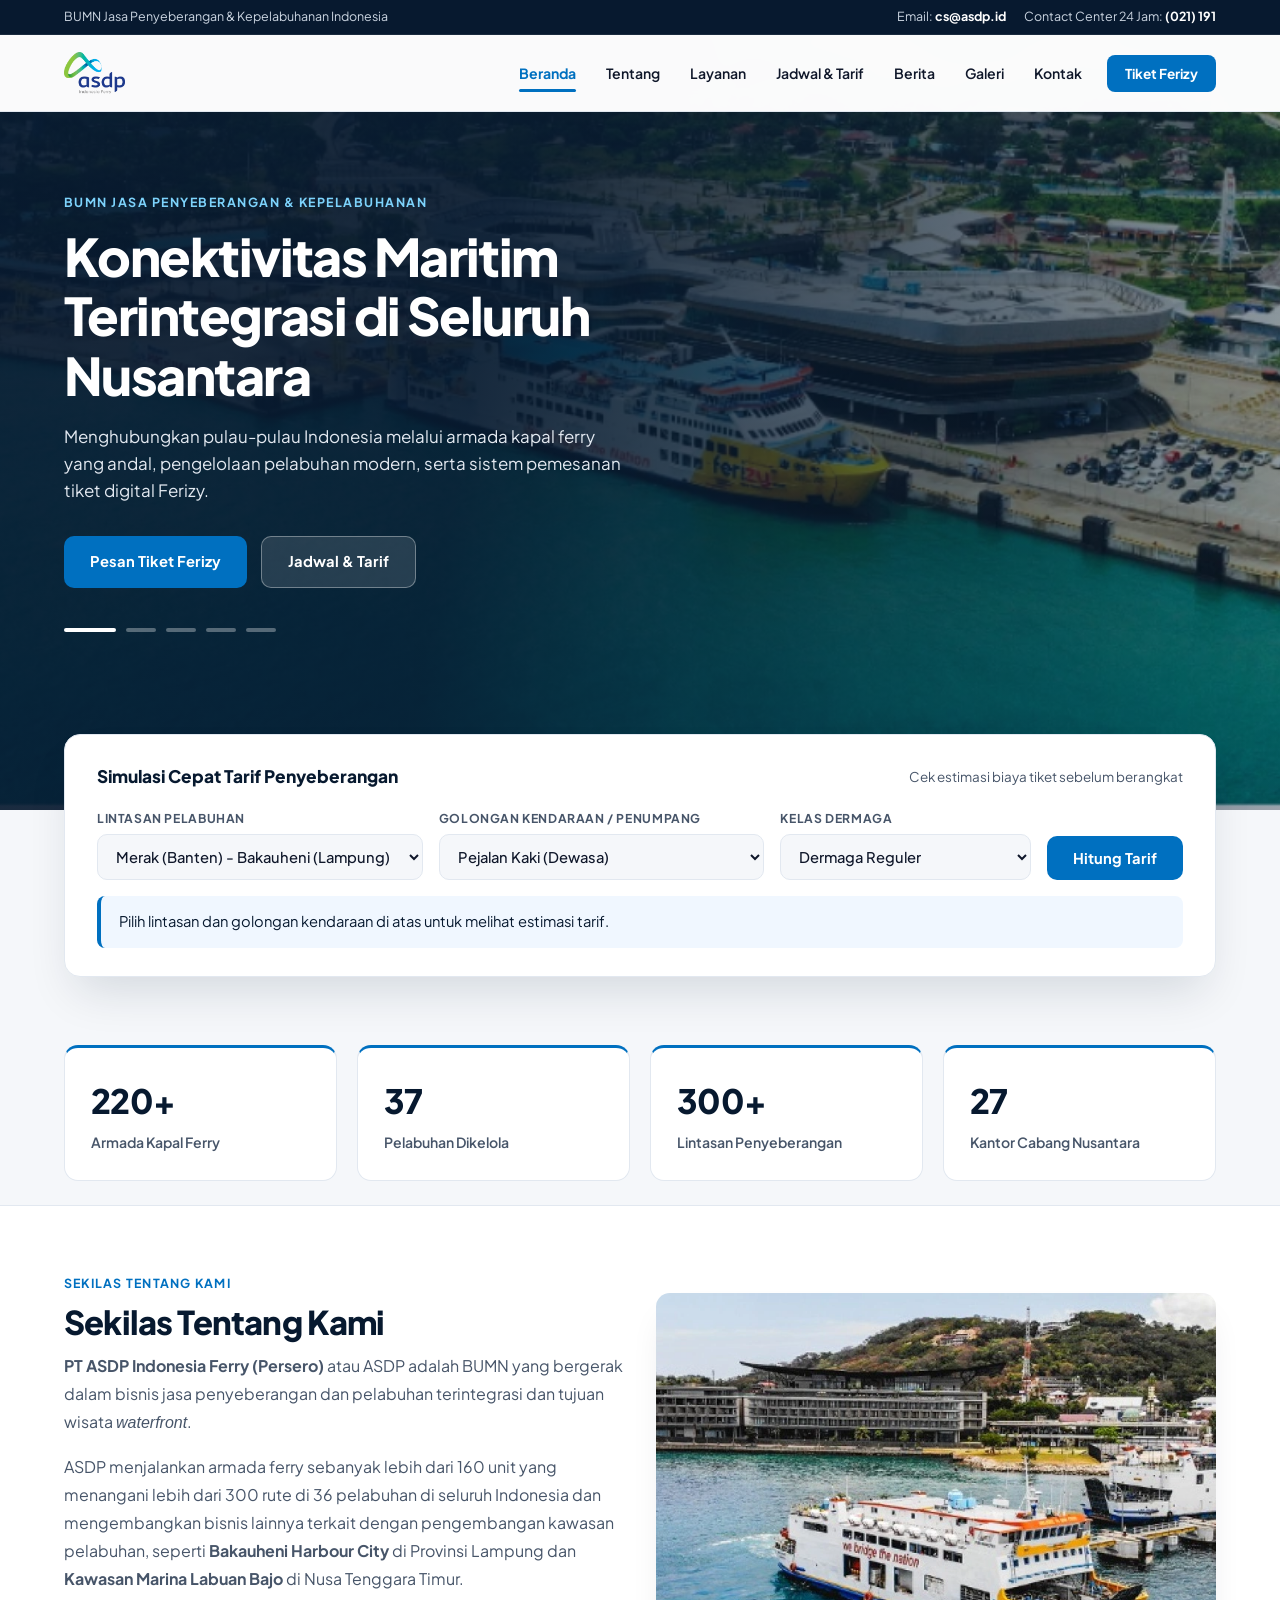
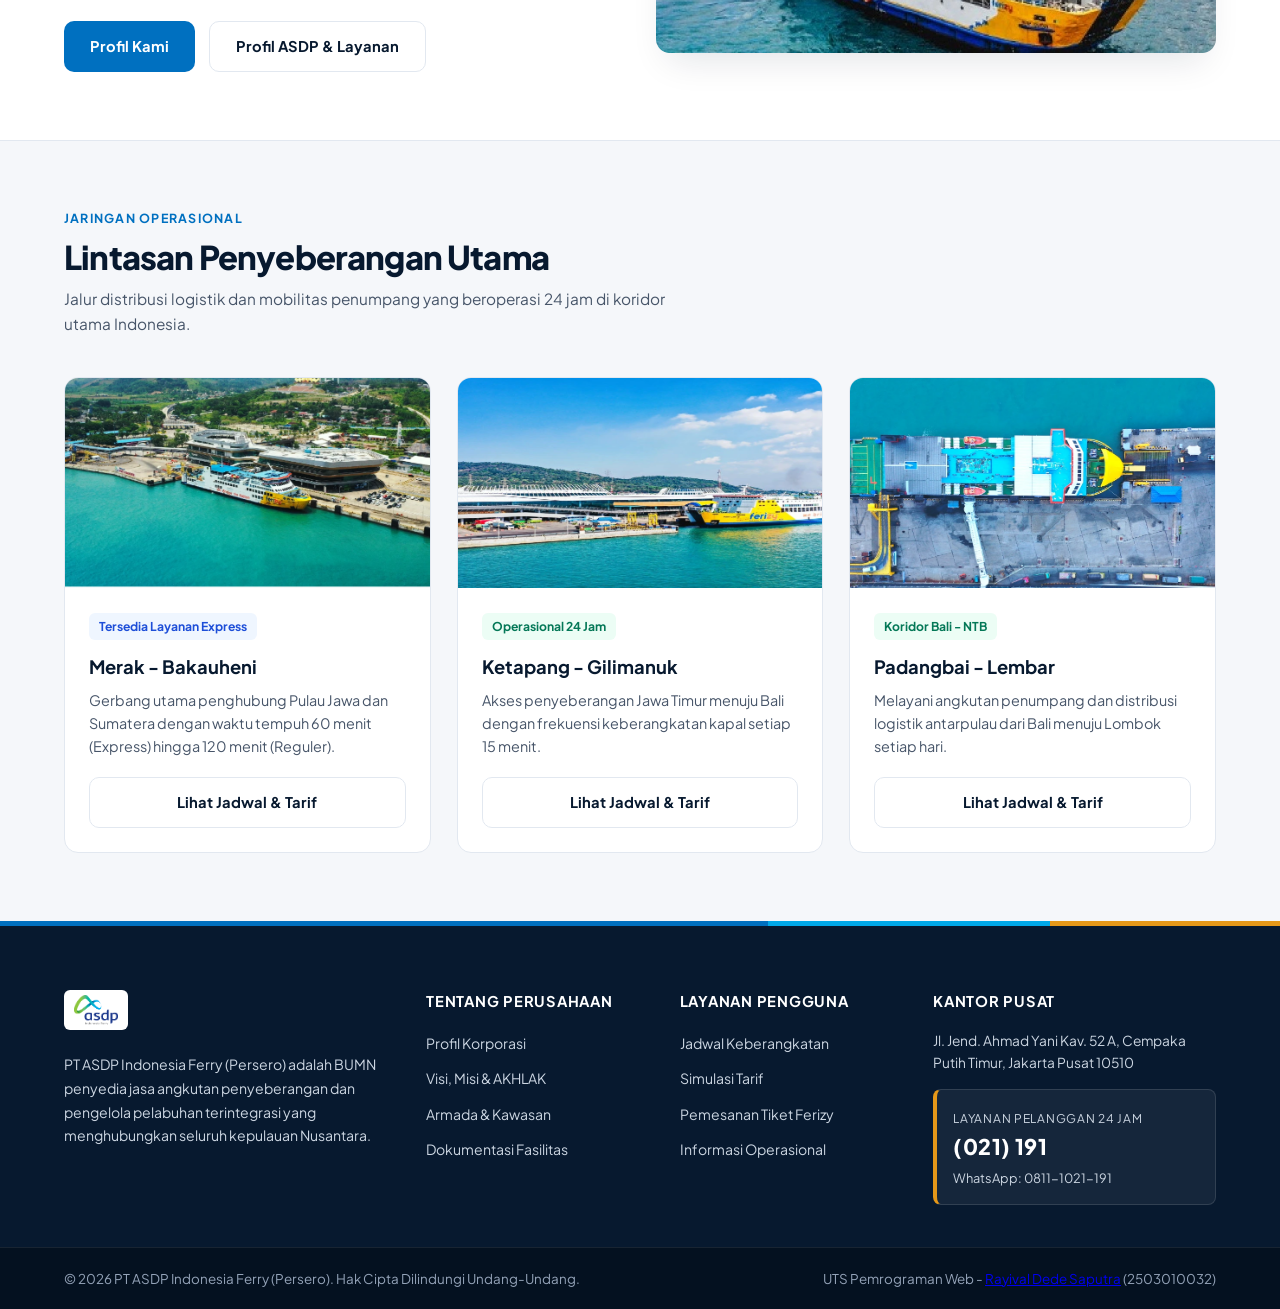
==== commit 43112b0c: "mengganti format foto ke webp" ====
--- a/index.html
+++ b/index.html
@@ -4,7 +4,7 @@
   <meta charset="UTF-8" />
   <meta name="viewport" content="width=device-width, initial-scale=1.0" />
   <title>PT ASDP Indonesia Ferry (Persero) - Redesign by Rayival</title>
-  <link rel="icon" type="image/png" href="assets/logo.png" />
+  <link rel="icon" type="image/webp" href="assets/logo.webp" />
   <link rel="stylesheet" href="css/style.css" />
 </head>
 <body>
@@ -15,11 +15,11 @@
   <!-- SLIDESHOW -->
   <section id="rayival_hero">
     <div class="rayival_hero_slides">
-      <div class="rayival_hero_slide rayival_slide_active" style="background-image: url('assets/home1.png');"></div>
-      <div class="rayival_hero_slide" style="background-image: url('assets/home2.jpeg');"></div>
-      <div class="rayival_hero_slide" style="background-image: url('assets/home3.png');"></div>
-      <div class="rayival_hero_slide" style="background-image: url('assets/home4.jpeg');"></div>
-      <div class="rayival_hero_slide" style="background-image: url('assets/home5.jpg');"></div>
+      <div class="rayival_hero_slide rayival_slide_active" style="background-image: url('assets/home1.webp');"></div>
+      <div class="rayival_hero_slide" style="background-image: url('assets/home2.webp');"></div>
+      <div class="rayival_hero_slide" style="background-image: url('assets/home3.webp');"></div>
+      <div class="rayival_hero_slide" style="background-image: url('assets/home4.webp');"></div>
+      <div class="rayival_hero_slide" style="background-image: url('assets/home5.webp');"></div>
     </div>
     <div class="rayival_hero_overlay"></div>
 
@@ -136,7 +136,7 @@
 
       <div>
         <img
-          src="assets/home4.jpeg"
+          src="assets/home4.webp"
           alt="Profil PT ASDP Indonesia Ferry (Persero)"
           style="width: 100%; height: 360px; object-fit: cover; border-radius: var(--rayival-radius); box-shadow: var(--rayival-shadow); display: block;"
         />
@@ -155,7 +155,7 @@
 
       <div class="rayival_grid_3">
         <div class="rayival_card">
-          <img src="assets/home1.png" alt="Merak Bakauheni" class="rayival_card_img" />
+          <img src="assets/home1.webp" alt="Merak Bakauheni" class="rayival_card_img" />
           <div class="rayival_card_body">
             <span class="rayival_pill rayival_pill_blue">Tersedia Layanan Express</span>
             <h3 style="margin:12px 0 8px; color:var(--rayival-navy); font-size:1.15rem;">Merak - Bakauheni</h3>
@@ -165,7 +165,7 @@
         </div>
 
         <div class="rayival_card">
-          <img src="assets/home2.jpeg" alt="Ketapang Gilimanuk" class="rayival_card_img" />
+          <img src="assets/home2.webp" alt="Ketapang Gilimanuk" class="rayival_card_img" />
           <div class="rayival_card_body">
             <span class="rayival_pill rayival_pill_green">Operasional 24 Jam</span>
             <h3 style="margin:12px 0 8px; color:var(--rayival-navy); font-size:1.15rem;">Ketapang - Gilimanuk</h3>
@@ -175,7 +175,7 @@
         </div>
 
         <div class="rayival_card">
-          <img src="assets/home3.png" alt="Padangbai Lembar" class="rayival_card_img" />
+          <img src="assets/home3.webp" alt="Padangbai Lembar" class="rayival_card_img" />
           <div class="rayival_card_body">
             <span class="rayival_pill rayival_pill_green">Koridor Bali - NTB</span>
             <h3 style="margin:12px 0 8px; color:var(--rayival-navy); font-size:1.15rem;">Padangbai - Lembar</h3>
